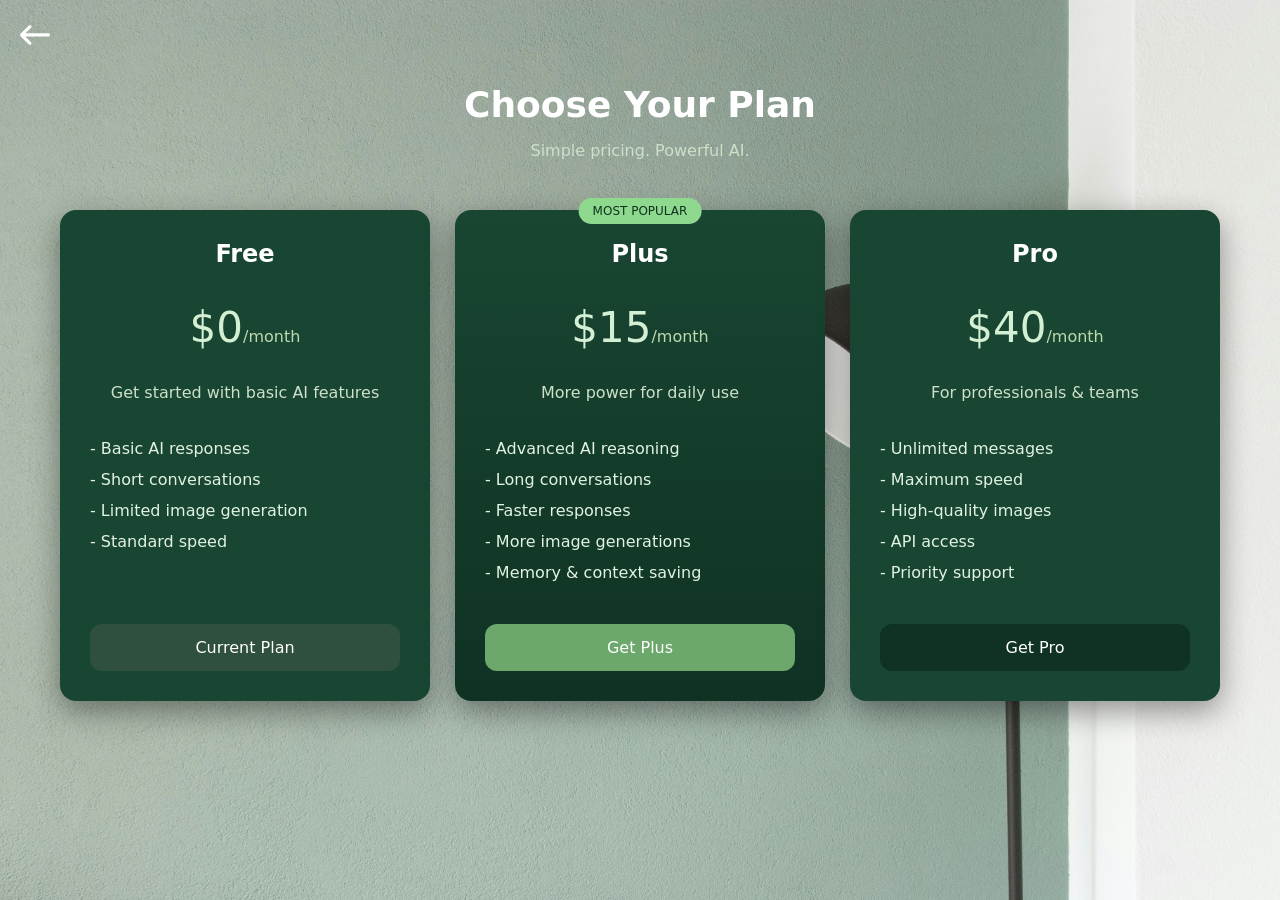
==== public/pages/pricing.html @ 56179588 "Integrimi ne php" ====
<!DOCTYPE html>
<html lang="en">
<head>
  <meta charset="UTF-8">
  <title>Pricing - Your AI Tool</title>
  <link rel="stylesheet" href="../css/pricing.css">
  <link rel="stylesheet" href="../css/main.css">
</head>
<body>
<a href="../index.html" class="back-button">
    <img src="../assets/icons/left-arrow.svg" alt="Back" />
    
</a>

<div class="pricing-page">

  <h1 class="title">Choose Your Plan</h1>
  <p class="subtitle">Simple pricing. Powerful AI.</p>

  <div class="pricing-cards">

    <div class="card">
      <h2>Free</h2>
      <div class="price">$0<span>/month</span></div>
      <p class="desc">Get started with basic AI features</p>

      <ul>
        <li>- Basic AI responses</li>
        <li>- Short conversations</li>
        <li>- Limited image generation</li>
        <li>- Standard speed</li>
      </ul>

      <button class="btn disabled">Current Plan</button>
    </div>

    <div class="card featured">
      <span class="badge">MOST POPULAR</span>
      <h2>Plus</h2>
      <div class="price">$15<span>/month</span></div>
      <p class="desc">More power for daily use</p>

      <ul>
        <li>- Advanced AI reasoning</li>
        <li>- Long conversations</li>
        <li>- Faster responses</li>
        <li>- More image generations</li>
        <li>- Memory & context saving</li>
      </ul>

      <button class="btn primary">Get Plus</button>
    </div>

    <div class="card">
      <h2>Pro</h2>
      <div class="price">$40<span>/month</span></div>
      <p class="desc">For professionals & teams</p>

      <ul>
        <li>- Unlimited messages</li>
        <li>- Maximum speed</li>
        <li>- High-quality images</li>
        <li>- API access</li>
        <li>- Priority support</li>
      </ul>

      <button class="btn">Get Pro</button>
    </div>

  </div>

</div>

</body>
</html>
---- public/css/pricing.css ----
* {
  box-sizing: border-box;
  font-family: system-ui, sans-serif;
}

.back-home {
  display: inline-block;
  margin-bottom: 30px;
  padding: 10px 16px;
  border-radius: 12px;
  text-decoration: none;
  font-size: 14px;

  background: rgba(25, 70, 50, 0.9);
  color: #e1f3e1;

  border: 1px solid rgba(255, 255, 255, 0.15);
  box-shadow: 0 6px 20px rgba(0, 0, 0, 0.4);

  transition: background 0.25s ease, box-shadow 0.25s ease;
}

.back-home:hover {
  background: rgba(35, 90, 65, 1);
  box-shadow: 0 8px 25px rgba(0, 0, 0, 0.5);
}

body {
  margin: 0;
  background: rgb(15, 50, 35); 
  color: #fff;
}

.pricing-page {
  max-width: 1200px;
  margin: auto;
  padding: 60px 20px;
  text-align: center;
}

.title {
  font-size: 36px;
  margin-bottom: 10px;
}

.subtitle {
  color: #cde0c9; 
  margin-bottom: 50px;
}

.pricing-cards {
  display: grid;
  grid-template-columns: repeat(auto-fit, minmax(280px, 1fr));
  gap: 25px;
}

.card {
  display: flex;
  flex-direction: column;
  background: rgba(25, 70, 50, 1); 
  border-radius: 16px;
  padding: 30px;
  position: relative;
  box-shadow: 0 10px 30px rgba(0,0,0,.4);
  transition: box-shadow 0.3s ease;
}

.card .btn {
  margin-top: auto;
}

.card:hover {
  box-shadow: 0 15px 40px rgba(0,0,0,.5);
}

.card h2 {
  margin-top: 0;
}

.price {
  font-size: 42px;
  margin: 15px 0;
  color: #d4f0d4; 
}

.price span {
  font-size: 16px;
  color: #bcd9b0;
}

.desc {
  color: #cde0c9;
  margin-bottom: 25px;
}

.card ul {
  list-style: none;
  padding: 0;
  margin: 0 0 30px;
  text-align: left;
}

.card li {
  margin: 12px 0;
  color: #e1f3e1; 
}

.btn {
  width: 100%;
  padding: 14px;
  border-radius: 12px;
  border: none;
  font-size: 16px;
  cursor: pointer;
  background: rgb(15, 50, 35);
  color: #fff;
  transition: background 0.3s ease;
}

.btn:hover {
  background: rgba(25, 70, 50, 1);
}

.btn.primary {
  background: #6ca86c; 
}

.btn.primary:hover {
  background: #5b8f5b;
}

.btn.disabled {
  background: #2f4f3f;
  cursor: not-allowed;
}


.featured {
  background: linear-gradient(
    180deg,
    rgba(25, 70, 50, 1),
    rgba(15, 50, 35, 1)
  );
}

.badge {
  position: absolute;
  top: -12px;
  left: 50%;
  transform: translateX(-50%);
  background: #8fd98f;
  color: #0f321f;
  padding: 6px 14px;
  border-radius: 20px;
  font-size: 12px;
}

.back-button img {
    width: 30px;   
    height: 30px;  
    object-fit: contain;
}

.back-button {
    position: fixed; 
    top: 20px;
    left: 20px;
    display: inline-block;
    cursor: pointer;
    z-index: 1000; 
}
---- public/css/main.css ----
@import "./themes/variables.css";
@import "../css/components/nav.css";
@import "../css/components/side-panel.css";

body { 
    margin: 0;
    min-height: 100vh;
    font-family: Arial, sans-serif;
    
    background-image: var(--primary-background);
    background-repeat: no-repeat;
    background-size: cover;
    background-position: center 40%;   

}

aside#sidebar {
    width: 320px;                    
    flex-shrink: 0;
    height: 100vh;  
  
}

#main {
    flex: 1;
    display: flex;
    flex-direction: column;
    min-width: 0; 
}

#content { 
    display: flex;
    justify-content: center;
    align-items: center;
    height: 100%;
}

#prompt-bar {
    display: flex;
    justify-content: space-between;
    align-items: center;
    
    height: 55px;
    width: 800px;
    border-radius: 50px;
    background-color: whitesmoke ;
    /* border: 1px solid #3b3b3b; */
    padding: 8px 10px;
    gap: 10px;
}

#prompt-bar input { 
    height: inherit;
    height: 100%;

    flex: 1;
    background: transparent;
    border: none;
    font-size: 1.5em;
    color: black;
    outline: none;
    
}

#prompt-bar input ::placeholder {
    color: blue;
}

#send-button {
    height: 100%;
    aspect-ratio: 1 / 1; 
    background: rgb(25, 70, 50, 0.9);
    border-radius: 50%;
    border: none;
    display: flex;
    justify-content: center;
    align-items: center;
    cursor: pointer;
    padding: 10px;
        

}
#send-button img {
    width: 32px;
    height: 32px;   
}

#send-button:hover { 
    background-color: rgb(15, 50, 35);
}
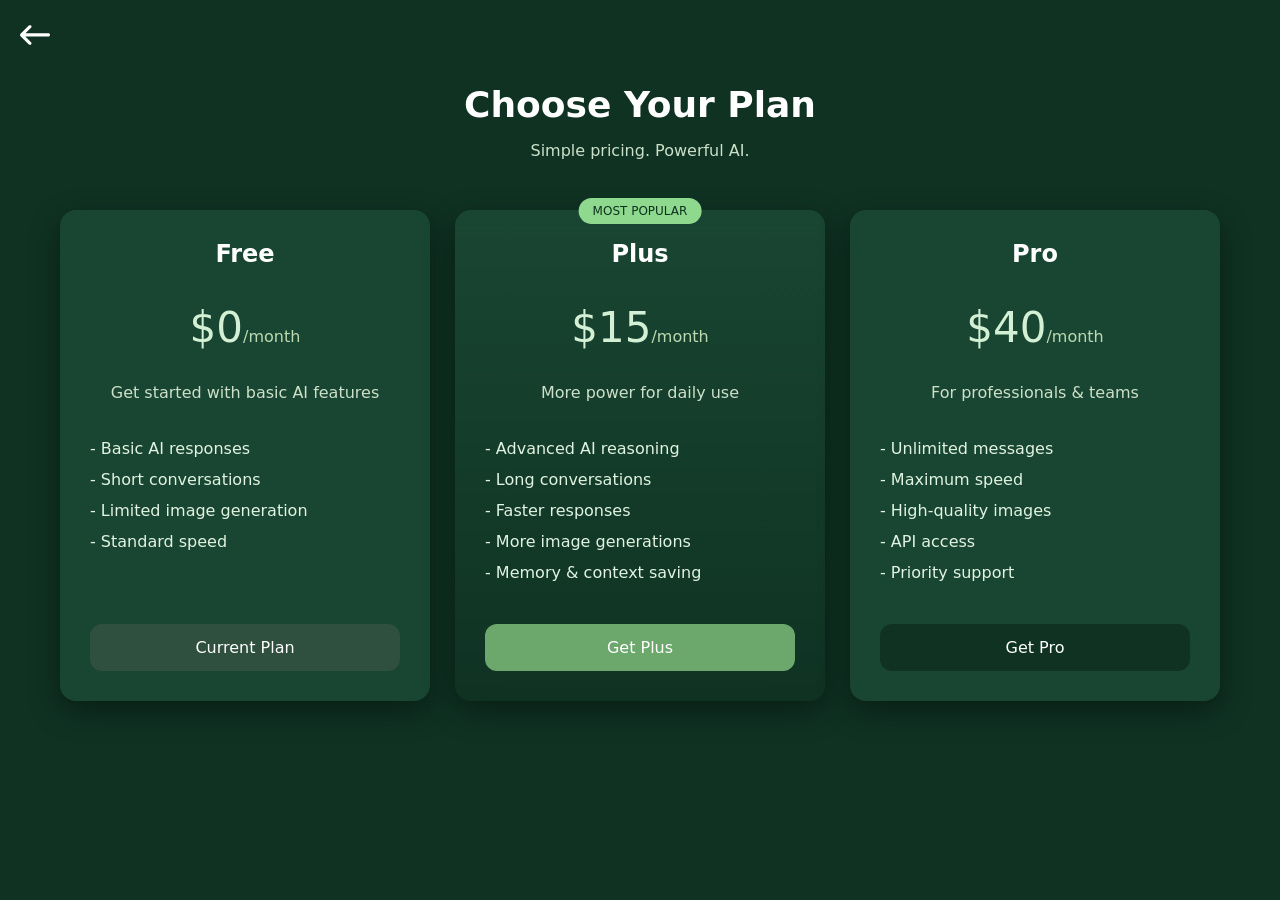
==== commit d39fe32f: "Rregullime te vogla" ====
--- a/public/pages/pricing.html
+++ b/public/pages/pricing.html
@@ -7,7 +7,7 @@
   <link rel="stylesheet" href="../css/main.css">
 </head>
 <body>
-<a href="../index.html" class="back-button">
+<a href="../index.php" class="back-button">
     <img src="../assets/icons/left-arrow.svg" alt="Back" />
     
 </a>
--- a/public/css/main.css
+++ b/public/css/main.css
@@ -1,92 +1,231 @@
-@import "./themes/variables.css";
-@import "../css/components/nav.css";
+@import "../css/components/navbar.css";
 @import "../css/components/side-panel.css";
 
-body { 
-    margin: 0;
-    min-height: 100vh;
-    font-family: Arial, sans-serif;
-    
-    background-image: var(--primary-background);
-    background-repeat: no-repeat;
-    background-size: cover;
-    background-position: center 40%;   
-
-}
-
-aside#sidebar {
-    width: 320px;                    
+body {
+    height: 100vh;
+    width: 100vw;
+    overflow: hidden;
+}
+
+.app-layout {
+    display: flex;
+    height: 100vh;
+    width: 100%;
+    overflow: hidden;
+}
+
+.sidebar {
+    width: 320px;
+    height: 100vh;
     flex-shrink: 0;
-    height: 100vh;  
-  
-}
+    display: flex;
+    flex-direction: column;
+    background-color: #194632;
+    border-right: 1px solid rgba(255,255,255,0.1);
+    transition: transform 0.3s ease;
+    transform: translateX(0);
+    z-index: 101;
+}
+
+@media (max-width: 768px) {
+    .sidebar {
+        position: absolute;
+        z-index: 102;
+        transform: translateX(-100%);
+        width: 280px;
+    }
+    
+    .sidebar.open {
+        transform: translateX(0);
+    }
+}
+
 
 #main {
     flex: 1;
     display: flex;
     flex-direction: column;
-    min-width: 0; 
-}
-
-#content { 
+    height: 100vh;
+    min-width: 0;
+    overflow: hidden;
+    position: relative;
+}
+
+@media (max-width: 768px) {
+    #main.sidebar-open {
+    }
+}
+
+#content {
+    display: flex;
+    flex-direction: column;
+    flex: 1;
+    width: 100%;
+    overflow: hidden;
+    align-items: center;
+    height: calc(100vh - 64px);
+}
+
+#chat-session {
+    width: 100%;
+    max-width: 850px;
+    flex: 1;
+    overflow-y: auto;
+    display: flex;
+    flex-direction: column;
+    gap: 20px;
+    padding: 40px 20px 20px 20px;
+    scrollbar-width: thin;
+    scrollbar-color: rgba(255,255,255,0.3) transparent;
+}
+
+#chat-session::-webkit-scrollbar {
+    width: 8px;
+}
+
+#chat-session::-webkit-scrollbar-thumb {
+    background: rgba(255,255,255,0.3);
+    border-radius: 4px;
+}
+
+.chat-message {
+    display: flex;
+    width: 100%;
+    animation: fadeIn 0.3s ease;
+}
+
+@keyframes fadeIn {
+    from { opacity: 0; transform: translateY(10px); }
+    to { opacity: 1; transform: translateY(0); }
+}
+
+.chat-message.ai {
+    justify-content: flex-start;
+    gap: 15px;
+}
+
+.chat-message.user {
+    justify-content: flex-end;
+}
+
+.chat-message.ai img {
+    width: 45px;
+    height: 45px;
+    border-radius: 50%;
+    object-fit: cover;
+    flex-shrink: 0; 
+}
+
+.chat-bubble {
+    max-width: 80%;
+    padding: 16px 20px;
+    border-radius: 20px;
+    font-size: 1.1rem;
+    line-height: 1.6;
+    color: white;
+    word-break: break-word;
+}
+
+.chat-message.ai .chat-bubble {
+    background: rgba(255, 255, 255, 0.1);
+    backdrop-filter: blur(10px);
+    border-bottom-left-radius: 4px;
+}
+
+.chat-message.user .chat-bubble {
+    background: #194632;
+    border-bottom-right-radius: 4px;
+}
+
+
+#prompt-bar-container {
+    width: 100%;
     display: flex;
     justify-content: center;
+    padding: 20px;
+    background: linear-gradient(to bottom, transparent, rgba(0,0,0,0.05));
+    flex-shrink: 0; 
+}
+
+#prompt-bar {
+    display: flex;
     align-items: center;
-    height: 100%;
-}
-
-#prompt-bar {
-    display: flex;
-    justify-content: space-between;
-    align-items: center;
-    
-    height: 55px;
-    width: 800px;
-    border-radius: 50px;
-    background-color: whitesmoke ;
-    /* border: 1px solid #3b3b3b; */
-    padding: 8px 10px;
-    gap: 10px;
-}
-
-#prompt-bar input { 
-    height: inherit;
-    height: 100%;
-
-    flex: 1;
+    height: 60px;
+    width: 100%;
+    max-width: 800px;
+    border-radius: 30px;
+    background-color: white;
+    padding: 0 10px 0 25px;
+    box-shadow: 0 4px 15px rgba(0,0,0,0.1);
+    transition: box-shadow 0.2s ease;
+}
+
+#prompt-bar:focus-within {
+    box-shadow: 0 6px 20px rgba(0,0,0,0.15);
+}
+
+#prompt-bar input {
+    flex: 1;
+    border: none;
+    font-size: 1.1rem;
+    outline: none;
+    color: #333;
     background: transparent;
-    border: none;
-    font-size: 1.5em;
-    color: black;
-    outline: none;
-    
-}
-
-#prompt-bar input ::placeholder {
-    color: blue;
+}
+
+#prompt-bar input::placeholder {
+    color: #999;
 }
 
 #send-button {
-    height: 100%;
-    aspect-ratio: 1 / 1; 
-    background: rgb(25, 70, 50, 0.9);
+    height: 45px;
+    width: 45px;
+    background: #194632;
     border-radius: 50%;
     border: none;
     display: flex;
     justify-content: center;
     align-items: center;
     cursor: pointer;
-    padding: 10px;
-        
-
-}
+    transition: background 0.2s ease, transform 0.1s ease;
+    flex-shrink: 0;
+}
+
+#send-button:hover {
+    background: #22603f;
+    transform: scale(1.05);
+}
+
 #send-button img {
-    width: 32px;
-    height: 32px;   
-}
-
-#send-button:hover { 
-    background-color: rgb(15, 50, 35);
-}
-
-
+    width: 24px;
+    filter: brightness(0) invert(1);
+}
+
+@media (max-width: 768px) {
+    #content {
+        height: calc(100vh - 64px); 
+        margin-top: 64px;
+    }
+
+    #chat-session {
+        padding: 20px 10px 10px 10px;
+    }
+    
+    #prompt-bar-container {
+        padding: 10px;
+    }
+    
+    #prompt-bar {
+        height: 50px;
+        padding: 0 5px 0 15px;
+    }
+    
+    #send-button {
+        height: 40px;
+        width: 40px;
+    }
+    
+    #send-button img {
+        width: 20px;
+    }
+}
